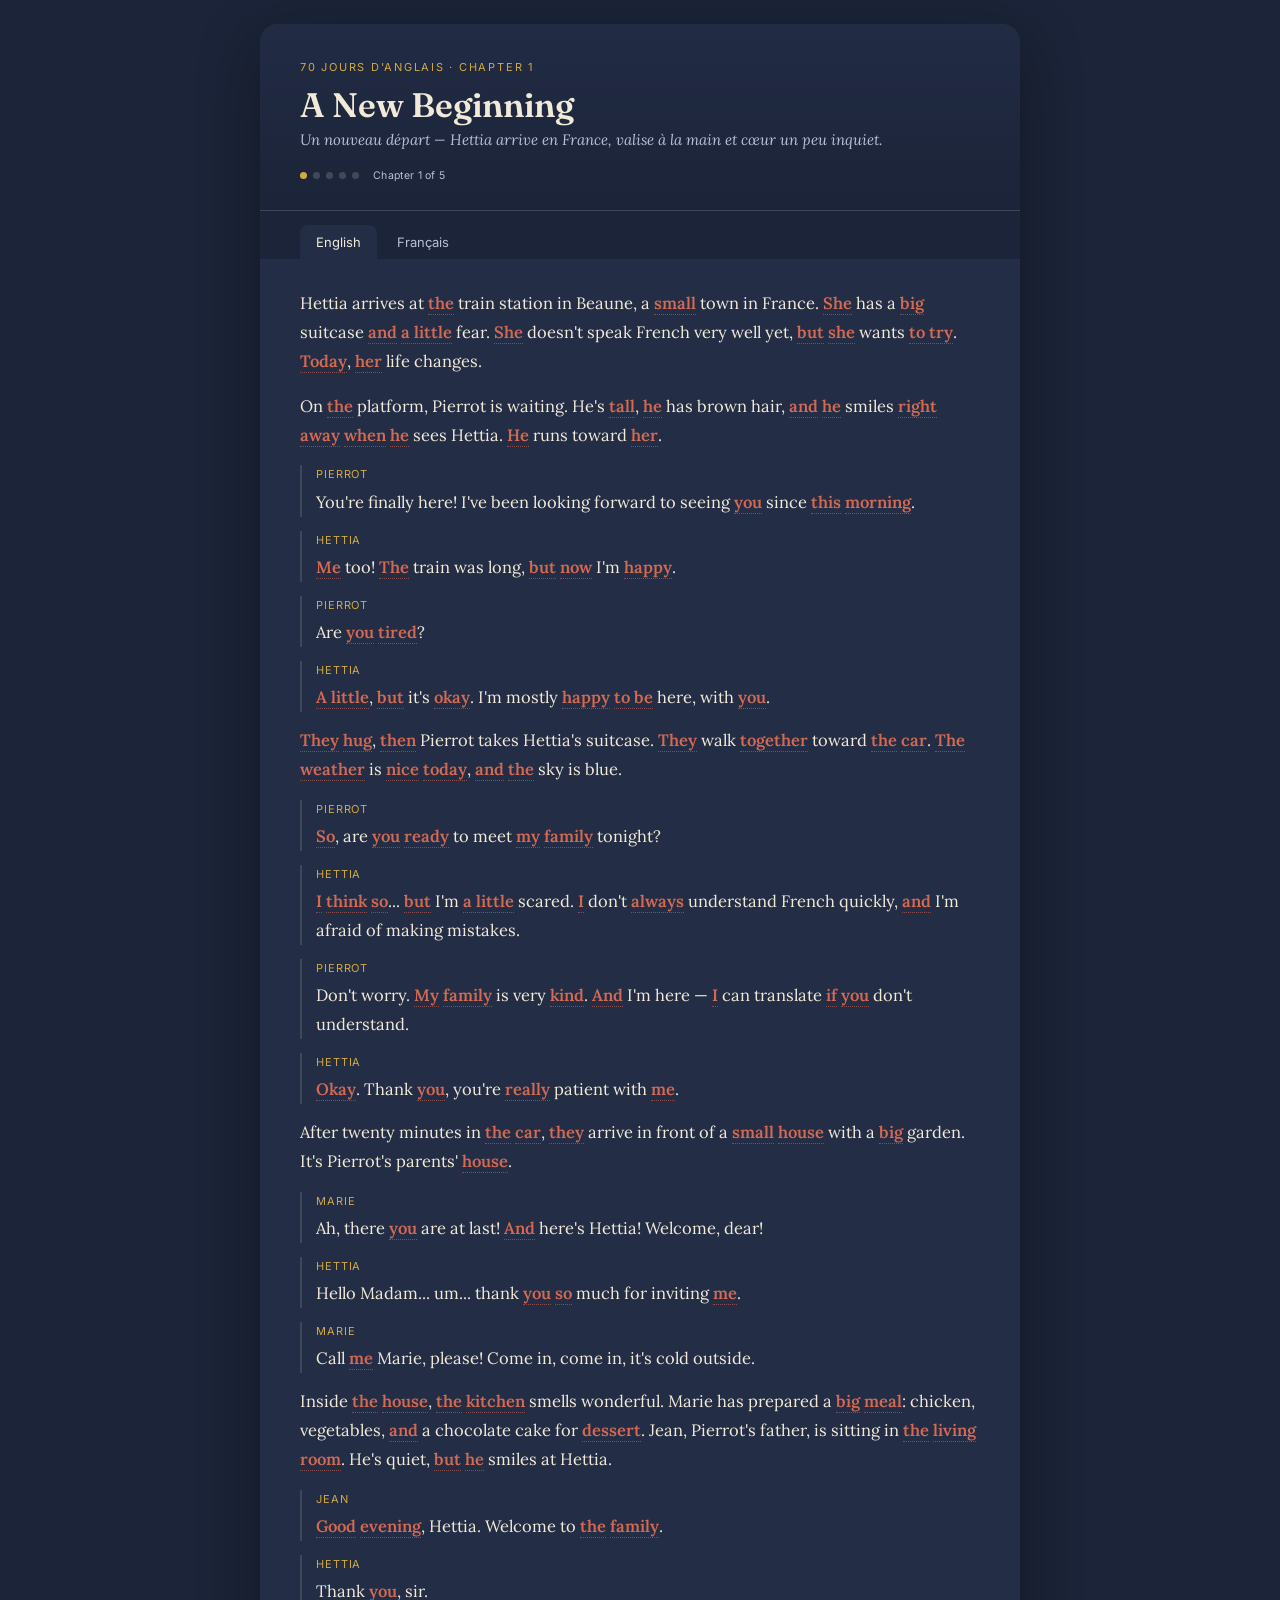
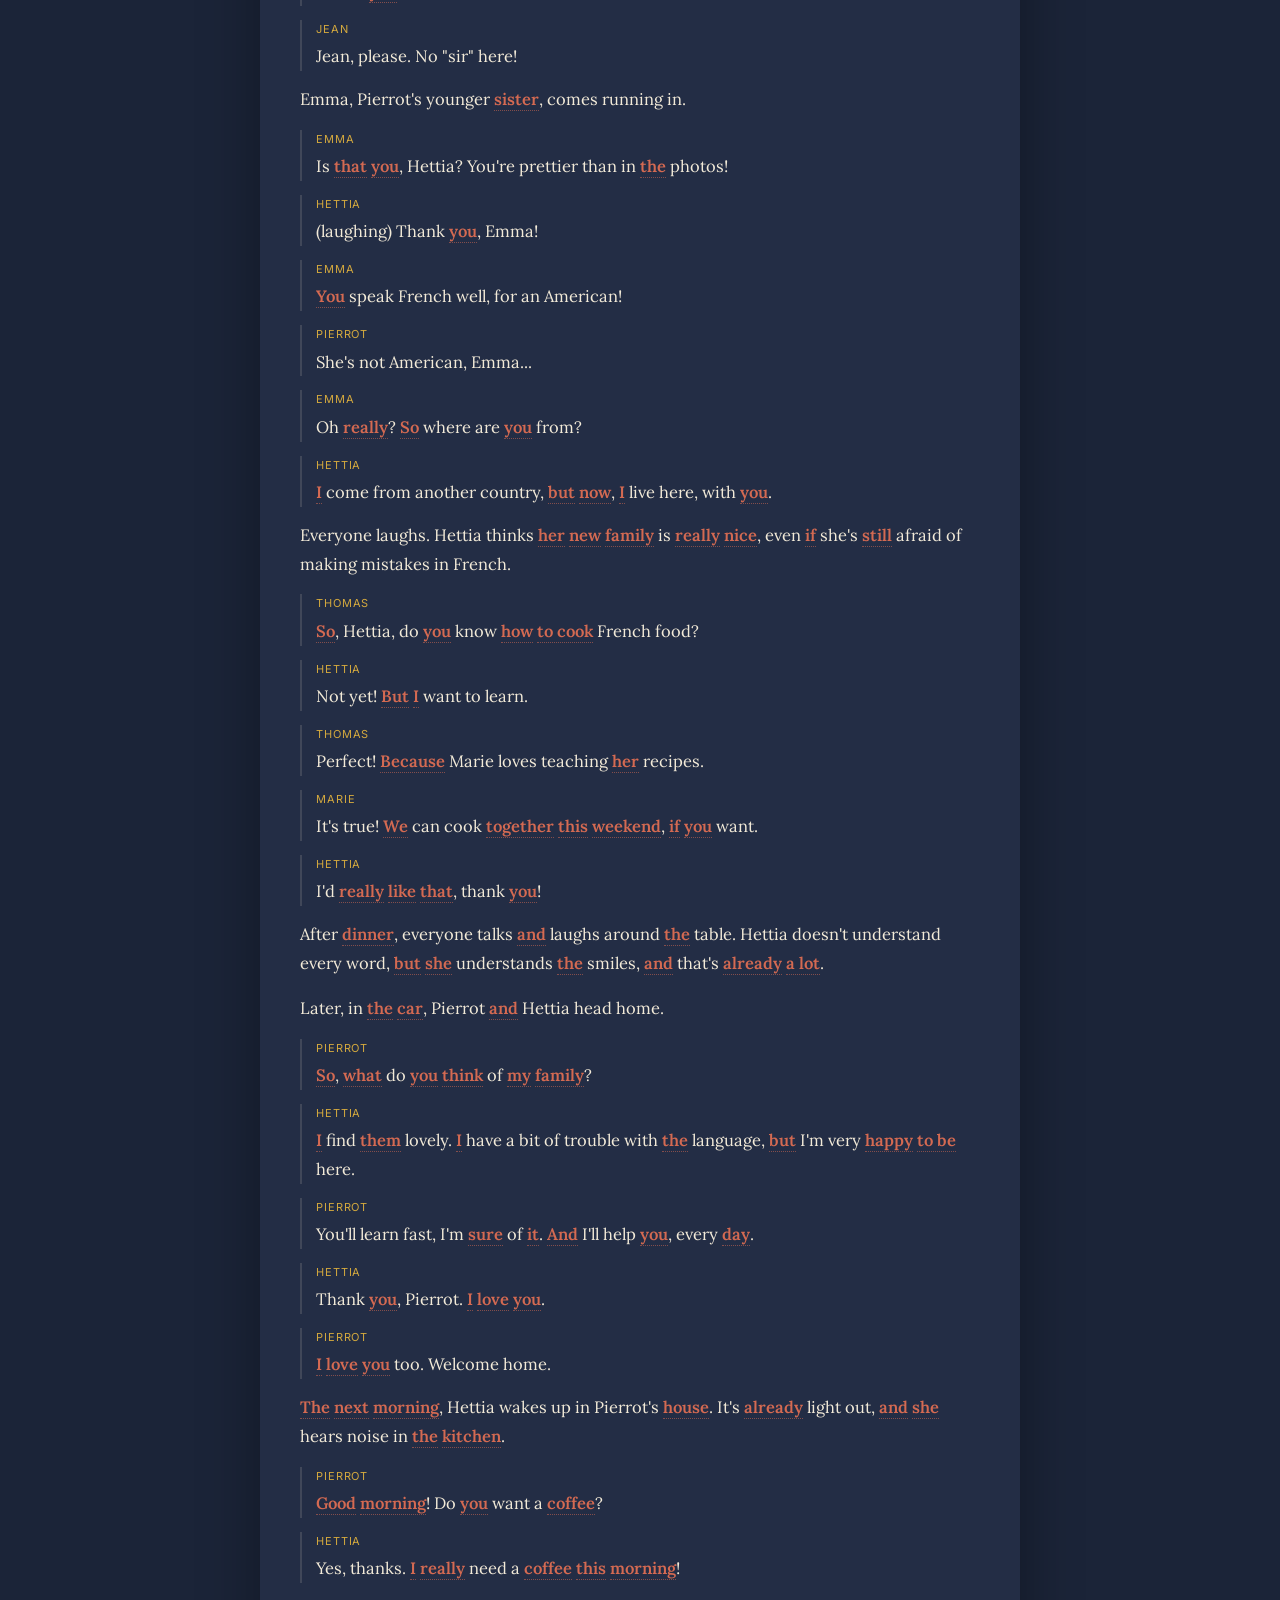
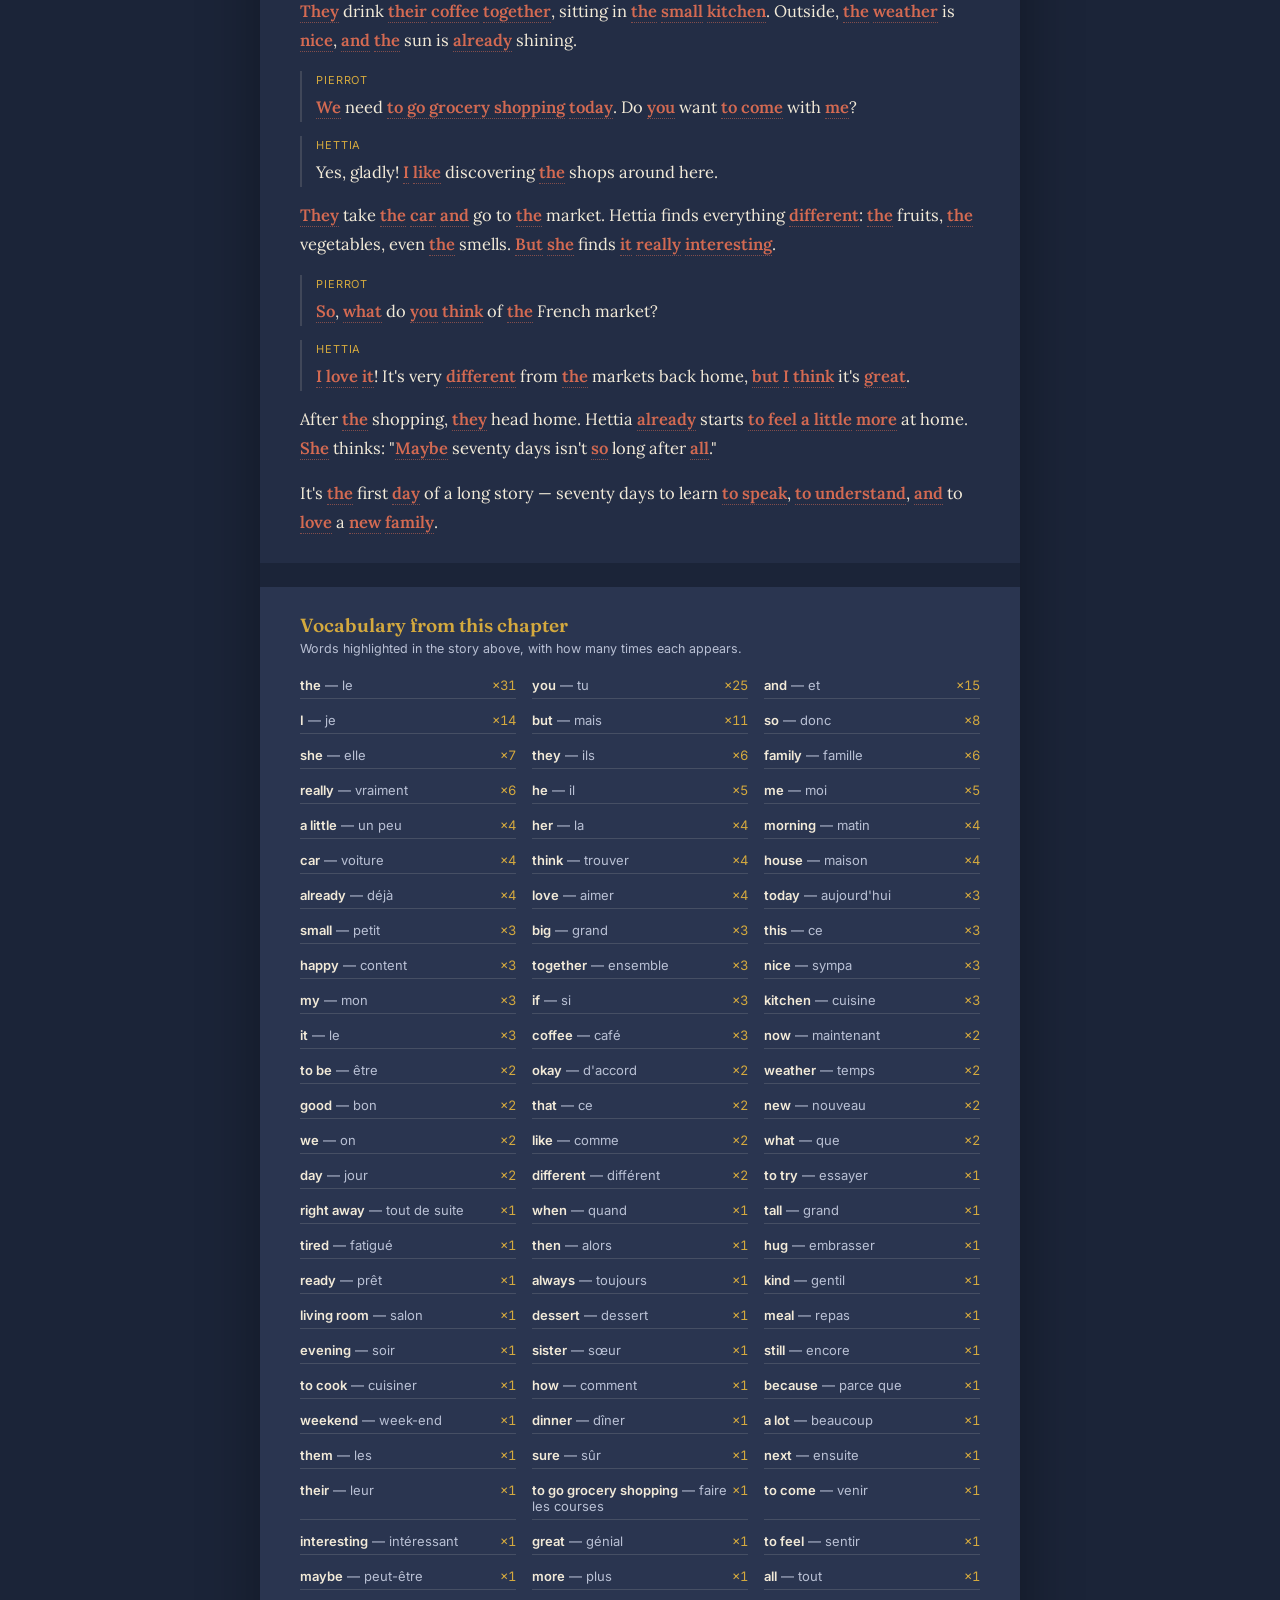
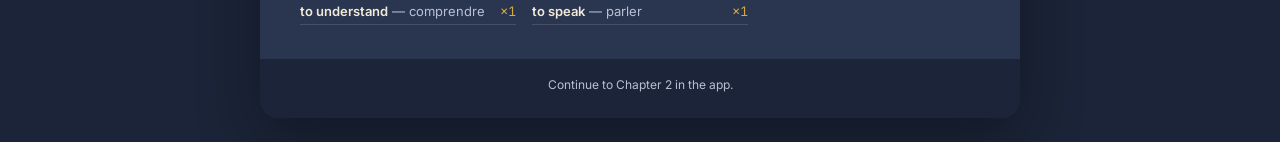
==== chapter-1.html @ 1f3ef62d "stories" ====
<!DOCTYPE html>
<html lang="en">
<head>
<meta charset="UTF-8">
<meta name="viewport" content="width=device-width, initial-scale=1.0">
<title>Chapter 1 — A New Beginning | 70 jours d'anglais</title>
<style>
  body { margin: 0; padding: 24px 16px; background: #1B2438; }
  .sjf-root {
    --bg: #1B2438;
    --panel: #232D45;
    --panel-2: #2A3550;
    --ink: #F2EAD8;
    --ink-dim: #B9C0D4;
    --gold: #D4A93E;
    --wine: #D46A52;
    --line: rgba(242,234,216,0.14);
    font-family: 'Lora', Georgia, serif;
    background: var(--bg);
    color: var(--ink);
    border-radius: 18px;
    padding: 0;
    max-width: 760px;
    margin: 0 auto;
    overflow: hidden;
    box-shadow: 0 20px 60px rgba(0,0,0,0.35);
  }
  .sjf-root * { box-sizing: border-box; }
  .sjf-head {
    padding: 36px 40px 28px;
    background: linear-gradient(180deg, #212B44 0%, #1B2438 100%);
    border-bottom: 1px solid var(--line);
    position: relative;
  }
  .sjf-eyebrow {
    font-family: 'Inter', sans-serif;
    font-size: 11px;
    letter-spacing: 0.16em;
    text-transform: uppercase;
    color: var(--gold);
    margin: 0 0 10px;
  }
  .sjf-title {
    font-family: 'Fraunces', Georgia, serif;
    font-size: 34px;
    font-weight: 600;
    margin: 0 0 4px;
    color: var(--ink);
  }
  .sjf-sub {
    font-style: italic;
    color: var(--ink-dim);
    margin: 0 0 20px;
    font-size: 15px;
  }
  .sjf-dots { display: flex; gap: 6px; align-items: center; }
  .sjf-dot {
    width: 7px; height: 7px; border-radius: 50%;
    background: rgba(242,234,216,0.18);
  }
  .sjf-dot.done { background: var(--gold); }
  .sjf-dots-label {
    font-family: 'Inter', sans-serif;
    font-size: 10.5px;
    color: var(--ink-dim);
    margin-left: 8px;
    letter-spacing: 0.03em;
  }
  .sjf-back {
    position: absolute; top: 34px; right: 40px;
    font-family: 'Inter', sans-serif;
    font-size: 12px;
    color: var(--ink-dim);
    text-decoration: none;
    border: 1px solid var(--line);
    border-radius: 999px;
    padding: 6px 12px;
  }
  .sjf-back:hover { color: var(--ink); border-color: var(--gold); }
  .sjf-tabs {
    display: flex; gap: 4px;
    padding: 14px 40px 0;
    background: var(--bg);
  }
  .sjf-tab {
    font-family: 'Inter', sans-serif;
    font-size: 13px;
    padding: 9px 16px;
    border-radius: 8px 8px 0 0;
    cursor: pointer;
    color: var(--ink-dim);
    background: transparent;
    border: none;
    transition: color 0.15s ease;
  }
  .sjf-tab.active {
    color: var(--ink);
    background: var(--panel);
  }
  .sjf-body { background: var(--panel); padding: 30px 40px 10px; }
  .sjf-pane { display: none; }
  .sjf-pane.active { display: block; }
  .sjf-p { margin: 0 0 16px; line-height: 1.75; font-size: 16.5px; color: var(--ink); }
  .sjf-d { margin: 0 0 14px; line-height: 1.75; font-size: 16.5px; padding-left: 14px; border-left: 2px solid var(--line); }
  .sjf-speaker {
    font-family: 'Inter', sans-serif;
    font-size: 11px;
    letter-spacing: 0.08em;
    text-transform: uppercase;
    color: var(--gold);
    display: block;
    margin-bottom: 3px;
  }
  .voc {
    color: var(--wine);
    font-weight: 600;
    border-bottom: 1px dotted rgba(212,106,82,0.55);
    cursor: help;
  }
  .sjf-recap {
    background: var(--panel-2);
    margin: 24px 0 0;
    padding: 26px 40px 34px;
  }
  .sjf-recap h3 {
    font-family: 'Fraunces', Georgia, serif;
    font-size: 19px;
    color: var(--gold);
    margin: 0 0 4px;
    font-weight: 600;
  }
  .sjf-recap p.hint {
    font-family: 'Inter', sans-serif;
    font-size: 12.5px;
    color: var(--ink-dim);
    margin: 0 0 16px;
  }
  .sjf-grid {
    display: grid;
    grid-template-columns: repeat(auto-fill, minmax(190px, 1fr));
    gap: 8px 16px;
  }
  .sjf-word {
    font-family: 'Inter', sans-serif;
    font-size: 13px;
    display: flex;
    justify-content: space-between;
    padding: 5px 0;
    border-bottom: 1px solid var(--line);
    color: var(--ink-dim);
  }
  .sjf-word b { color: var(--ink); font-weight: 600; }
  .sjf-word span.count {
    color: var(--gold);
    font-variant-numeric: tabular-nums;
  }
  .sjf-note {
    font-family: 'Inter', sans-serif;
    font-size: 12px;
    color: var(--ink-dim);
    text-align: center;
    padding: 18px 40px 26px;
    background: var(--bg);
  }
</style>
</head>
<body>
<div class="sjf-root">
  <div class="sjf-head">
    <p class="sjf-eyebrow">70 jours d'anglais &middot; Chapter 1</p>
    <h1 class="sjf-title">A New Beginning</h1>
    <p class="sjf-sub">Un nouveau départ — Hettia arrive en France, valise à la main et cœur un peu inquiet.</p>
    <div class="sjf-dots" id="sjf-dots"></div>
  </div>

  <div class="sjf-tabs">
    <button class="sjf-tab active" onclick="sjfShowTab('en')">English</button>
    <button class="sjf-tab" onclick="sjfShowTab('fr')">Français</button>
  </div>

  <div class="sjf-body">
    <div class="sjf-pane active" id="sjf-en"></div>
    <div class="sjf-pane" id="sjf-fr"></div>
  </div>

  <div class="sjf-recap">
    <h3>Vocabulary from this chapter</h3>
    <p class="hint">Words highlighted in the story above, with how many times each appears.</p>
    <div class="sjf-grid" id="sjf-recap-grid"></div>
  </div>

  <div class="sjf-note">Continue to Chapter 2 in the app.</div>
</div>

<link rel="preconnect" href="https://fonts.googleapis.com">
<link href="https://fonts.googleapis.com/css2?family=Fraunces:wght@500;600&family=Lora:ital,wght@0,400;0,500;1,400&family=Inter:wght@400;500;600&display=swap" rel="stylesheet">

<script>
(function(){
  const vocab = 
[
    ["to be","être"],
    ["to have","avoir"],
    ["to do","faire"],
    ["make","faire"],
    ["to go","aller"],
    ["to be able to","pouvoir"],
    ["to want","vouloir"],
    ["to have to","devoir"],
    ["to know","savoir"],
    ["to see","voir"],
    ["to take","prendre"],
    ["to put","mettre"],
    ["to say","dire"],
    ["to come","venir"],
    ["to be necessary","falloir"],
    ["to like","aimer"],
    ["love","aimer"],
    ["to speak","parler"],
    ["to think","penser"],
    ["to believe","croire"],
    ["to find","trouver"],
    ["think","trouver"],
    ["to give","donner"],
    ["to ask","demander"],
    ["to stay","rester"],
    ["to pass","passer"],
    ["spend time","passer"],
    ["to arrive","arriver"],
    ["to go out","sortir"],
    ["to leave","partir"],
    ["to understand","comprendre"],
    ["to know","connaître"],
    ["to feel","sentir"],
    ["smell","sentir"],
    ["to eat","manger"],
    ["to drink","boire"],
    ["to sleep","dormir"],
    ["to work","travailler"],
    ["to live","habiter"],
    ["to listen","écouter"],
    ["to watch","regarder"],
    ["look","regarder"],
    ["to wait","attendre"],
    ["to try","essayer"],
    ["to forget","oublier"],
    ["to explain","expliquer"],
    ["I","je"],
    ["you","tu"],
    ["he","il"],
    ["she","elle"],
    ["we","on"],
    ["one","on"],
    ["we","nous"],
    ["you","vous"],
    ["they","ils"],
    ["they","elles"],
    ["me","moi"],
    ["you","toi"],
    ["him","lui"],
    ["the","le"],
    ["him","le"],
    ["it","le"],
    ["the","la"],
    ["her","la"],
    ["it","la"],
    ["the","les"],
    ["them","les"],
    ["my","mon"],
    ["my","ma"],
    ["my","mes"],
    ["your","ton"],
    ["your","ta"],
    ["your","tes"],
    ["his","son"],
    ["her","son"],
    ["his","sa"],
    ["her","sa"],
    ["his","ses"],
    ["her","ses"],
    ["our","notre"],
    ["your","votre"],
    ["their","leur"],
    ["this","ce"],
    ["that","ce"],
    ["this","cette"],
    ["that","cette"],
    ["these","ces"],
    ["who","qui"],
    ["that","que"],
    ["what","que"],
    ["what","quoi"],
    ["and","et"],
    ["or","ou"],
    ["but","mais"],
    ["so","donc"],
    ["because","parce que"],
    ["so","alors"],
    ["then","alors"],
    ["also","aussi"],
    ["then","puis"],
    ["next","ensuite"],
    ["like","comme"],
    ["as","comme"],
    ["if","si"],
    ["when","quand"],
    ["why","pourquoi"],
    ["how","comment"],
    ["how much","combien"],
    ["which one","lequel"],
    ["today","aujourd'hui"],
    ["yesterday","hier"],
    ["tomorrow","demain"],
    ["now","maintenant"],
    ["soon","bientôt"],
    ["always","toujours"],
    ["never","jamais"],
    ["often","souvent"],
    ["sometimes","parfois"],
    ["already","déjà"],
    ["still","encore"],
    ["again","encore"],
    ["right away","tout de suite"],
    ["a lot","beaucoup"],
    ["a little","un peu"],
    ["enough","assez"],
    ["too much","trop"],
    ["little","peu"],
    ["more","plus"],
    ["less","moins"],
    ["all","tout"],
    ["all","tous"],
    ["all","toute"],
    ["all","toutes"],
    ["nothing","rien"],
    ["family","famille"],
    ["mom","maman"],
    ["dad","papa"],
    ["brother","frère"],
    ["sister","sœur"],
    ["son","fils"],
    ["daughter","fille"],
    ["husband","mari"],
    ["wife","femme"],
    ["boyfriend","copain"],
    ["girlfriend","copine"],
    ["father-in-law","beau-père"],
    ["mother-in-law","belle-mère"],
    ["brother-in-law","beau-frère"],
    ["sister-in-law","belle-sœur"],
    ["grandparents","grands-parents"],
    ["grandfather","grand-père"],
    ["grandmother","grand-mère"],
    ["child","enfant"],
    ["baby","bébé"],
    ["uncle","oncle"],
    ["aunt","tante"],
    ["cousin","cousin"],
    ["cousin","cousine"],
    ["love","amour"],
    ["heart","cœur"],
    ["together","ensemble"],
    ["I miss you","tu me manques"],
    ["to kiss","embrasser"],
    ["hug","embrasser"],
    ["hug","câlin"],
    ["cuddle","câlin"],
    ["to support","soutenir"],
    ["to share","partager"],
    ["trust","confiance"],
    ["argument","dispute"],
    ["to make up","se réconcilier"],
    ["happy","content"],
    ["glad","content"],
    ["happy","contente"],
    ["glad","contente"],
    ["happy","heureux"],
    ["happy","heureuse"],
    ["sad","triste"],
    ["angry","fâché"],
    ["angry","fâchée"],
    ["worried","inquiet"],
    ["worried","inquiète"],
    ["tired","fatigué"],
    ["tired","fatiguée"],
    ["stressed","stressé"],
    ["stressed","stressée"],
    ["surprised","surpris"],
    ["surprised","surprise"],
    ["proud","fier"],
    ["proud","fière"],
    ["embarrassed","gêné"],
    ["embarrassed","gênée"],
    ["to think that","penser que"],
    ["to believe that","croire que"],
    ["to find that","trouver que"],
    ["to feel like","avoir envie de"],
    ["to need","avoir besoin de"],
    ["to be afraid of","avoir peur de"],
    ["to look forward to","avoir hâte de"],
    ["to hope","espérer"],
    ["sorry","désolé"],
    ["sorry","désolée"],
    ["to apologize","s'excuser"],
    ["agreed","d'accord"],
    ["okay","d'accord"],
    ["disagree","pas d'accord"],
    ["sure","sûr"],
    ["sure","sûre"],
    ["maybe","peut-être"],
    ["really","vraiment"],
    ["honestly","franchement"],
    ["honestly","honnêtement"],
    ["house","maison"],
    ["apartment","appartement"],
    ["bedroom","chambre"],
    ["kitchen","cuisine"],
    ["living room","salon"],
    ["work","travail"],
    ["car","voiture"],
    ["phone","téléphone"],
    ["money","argent"],
    ["time","temps"],
    ["weather","temps"],
    ["day","jour"],
    ["week","semaine"],
    ["weekend","week-end"],
    ["morning","matin"],
    ["evening","soir"],
    ["night","nuit"],
    ["meal","repas"],
    ["dinner","dîner"],
    ["lunch","déjeuner"],
    ["groceries","courses"],
    ["to go grocery shopping","faire les courses"],
    ["to tidy","ranger"],
    ["to clean","nettoyer"],
    ["to come home","rentrer"],
    ["trip","voyage"],
    ["vacation","vacances"],
    ["appointment","rendez-vous"],
    ["date","rendez-vous"],
    ["project","projet"],
    ["plan","projet"],
    ["problem","problème"],
    ["solution","solution"],
    ["coffee","café"],
    ["water","eau"],
    ["restaurant","restaurant"],
    ["to invite","inviter"],
    ["party","fête"],
    ["birthday","anniversaire"],
    ["gift","cadeau"],
    ["to grab a drink","boire un verre"],
    ["to cook","cuisiner"],
    ["recipe","recette"],
    ["dish","plat"],
    ["dessert","dessert"],
    ["cheers","santé"],
    ["enjoy your meal","bon appétit"],
    ["to toast","trinquer"],
    ["to share a meal","partager un repas"],
    ["good","bon"],
    ["good","bonne"],
    ["bad","mauvais"],
    ["bad","mauvaise"],
    ["big","grand"],
    ["tall","grand"],
    ["big","grande"],
    ["tall","grande"],
    ["small","petit"],
    ["small","petite"],
    ["beautiful","beau"],
    ["beautiful","belle"],
    ["kind","gentil"],
    ["kind","gentille"],
    ["funny","drôle"],
    ["nice","sympa"],
    ["hard","difficile"],
    ["easy","facile"],
    ["important","important"],
    ["important","importante"],
    ["different","différent"],
    ["different","différente"],
    ["same","pareil"],
    ["same","pareille"],
    ["new","nouveau"],
    ["new","nouvelle"],
    ["old","vieux"],
    ["old","vieille"],
    ["young","jeune"],
    ["interesting","intéressant"],
    ["interesting","intéressante"],
    ["boring","ennuyeux"],
    ["boring","ennuyeuse"],
    ["busy","occupé"],
    ["busy","occupée"],
    ["free","libre"],
    ["ready","prêt"],
    ["ready","prête"],
    ["normal","normal"],
    ["normal","normale"],
    ["weird","bizarre"],
    ["great","génial"],
    ["great","géniale"]
  ].sort((a,b) => b[0].length - a[0].length);

  const counts = {};

  function highlight(text) {
    const placeholders = [];
    let result = text;
    for (const [term, frHint] of vocab) {
      const escaped = term.replace(/[.*+?^${}()|[\]\\]/g, '\\$&');
      const re = new RegExp("(?<![A-Za-zÀ-ÖØ-öø-ÿ'\u2019-])(" + escaped + ")(?![A-Za-zÀ-ÖØ-öø-ÿ'\u2019-])", "gi");
      result = result.replace(re, (m) => {
        counts[term] = counts[term] || {fr: frHint, n: 0};
        counts[term].n++;
        const idx = placeholders.length;
        placeholders.push('<span class="voc" title="' + frHint + '">' + m + '</span>');
        return "\u0000" + idx + "\u0000";
      });
    }
    return result.replace(/\u0000(\d+)\u0000/g, (_, i) => placeholders[i]);
  }

  const story = 
[
    {t:'p', en:"Hettia arrives at the train station in Beaune, a small town in France. She has a big suitcase and a little fear. She doesn't speak French very well yet, but she wants to try. Today, her life changes.", fr:"Hettia arrive à la gare de Beaune, une petite ville en France. Elle a une grande valise et un peu peur. Elle ne parle pas encore très bien français, mais elle veut essayer. Aujourd'hui, sa vie change."},
    {t:'p', en:"On the platform, Pierrot is waiting. He's tall, he has brown hair, and he smiles right away when he sees Hettia. He runs toward her.", fr:"Sur le quai, Pierrot attend. Il est grand, il a les cheveux bruns, et il sourit tout de suite quand il voit Hettia. Il court vers elle."},
    {t:'d', s:"Pierrot", en:"You're finally here! I've been looking forward to seeing you since this morning.", fr:"Tu es enfin là ! J'ai hâte de te voir depuis ce matin."},
    {t:'d', s:"Hettia", en:"Me too! The train was long, but now I'm happy.", fr:"Moi aussi ! Le train était long, mais maintenant je suis contente."},
    {t:'d', s:"Pierrot", en:"Are you tired?", fr:"Tu es fatiguée ?"},
    {t:'d', s:"Hettia", en:"A little, but it's okay. I'm mostly happy to be here, with you.", fr:"Un peu, mais ça va. Je suis surtout heureuse d'être ici, avec toi."},
    {t:'p', en:"They hug, then Pierrot takes Hettia's suitcase. They walk together toward the car. The weather is nice today, and the sky is blue.", fr:"Ils s'embrassent, puis Pierrot prend la valise d'Hettia. Ils marchent ensemble vers la voiture. Il fait beau aujourd'hui, et le ciel est bleu."},
    {t:'d', s:"Pierrot", en:"So, are you ready to meet my family tonight?", fr:"Alors, tu es prête pour rencontrer ma famille ce soir ?"},
    {t:'d', s:"Hettia", en:"I think so... but I'm a little scared. I don't always understand French quickly, and I'm afraid of making mistakes.", fr:"Je crois que oui... mais j'ai un peu peur. Je ne comprends pas toujours vite le français, et j'ai peur de faire des erreurs."},
    {t:'d', s:"Pierrot", en:"Don't worry. My family is very kind. And I'm here — I can translate if you don't understand.", fr:"Ne t'inquiète pas. Ma famille est très gentille. Et moi, je suis là : je peux traduire si tu ne comprends pas."},
    {t:'d', s:"Hettia", en:"Okay. Thank you, you're really patient with me.", fr:"D'accord. Merci, tu es vraiment patient avec moi."},
    {t:'p', en:"After twenty minutes in the car, they arrive in front of a small house with a big garden. It's Pierrot's parents' house.", fr:"Après vingt minutes de voiture, ils arrivent devant une petite maison avec un grand jardin. C'est la maison des parents de Pierrot."},
    {t:'d', s:"Marie", en:"Ah, there you are at last! And here's Hettia! Welcome, dear!", fr:"Ah, te voilà enfin ! Et voici Hettia ! Bienvenue, ma chérie !"},
    {t:'d', s:"Hettia", en:"Hello Madam... um... thank you so much for inviting me.", fr:"Bonjour Madame... euh... merci beaucoup de m'inviter."},
    {t:'d', s:"Marie", en:"Call me Marie, please! Come in, come in, it's cold outside.", fr:"Appelle-moi Marie, s'il te plaît ! Entre, entre, il fait froid dehors."},
    {t:'p', en:"Inside the house, the kitchen smells wonderful. Marie has prepared a big meal: chicken, vegetables, and a chocolate cake for dessert. Jean, Pierrot's father, is sitting in the living room. He's quiet, but he smiles at Hettia.", fr:"Dans la maison, ça sent bon la cuisine. Marie a préparé un grand repas : du poulet, des légumes, et un gâteau au chocolat pour le dessert. Jean, le père de Pierrot, est assis dans le salon. Il est calme, mais il sourit à Hettia."},
    {t:'d', s:"Jean", en:"Good evening, Hettia. Welcome to the family.", fr:"Bonsoir, Hettia. Bienvenue dans la famille."},
    {t:'d', s:"Hettia", en:"Thank you, sir.", fr:"Merci, Monsieur."},
    {t:'d', s:"Jean", en:"Jean, please. No \"sir\" here!", fr:"Jean, s'il te plaît. Pas de « Monsieur » ici !"},
    {t:'p', en:"Emma, Pierrot's younger sister, comes running in.", fr:"Emma, la petite sœur de Pierrot, arrive en courant."},
    {t:'d', s:"Emma", en:"Is that you, Hettia? You're prettier than in the photos!", fr:"C'est toi, Hettia ? Tu es plus jolie que sur les photos !"},
    {t:'d', s:"Hettia", en:"(laughing) Thank you, Emma!", fr:"(riant) Merci, Emma !"},
    {t:'d', s:"Emma", en:"You speak French well, for an American!", fr:"Tu parles bien français, pour une Américaine !"},
    {t:'d', s:"Pierrot", en:"She's not American, Emma...", fr:"Elle n'est pas américaine, Emma..."},
    {t:'d', s:"Emma", en:"Oh really? So where are you from?", fr:"Ah bon ? Alors tu viens d'où ?"},
    {t:'d', s:"Hettia", en:"I come from another country, but now, I live here, with you.", fr:"Je viens d'un autre pays, mais maintenant, j'habite ici, avec vous."},
    {t:'p', en:"Everyone laughs. Hettia thinks her new family is really nice, even if she's still afraid of making mistakes in French.", fr:"Tout le monde rit. Hettia pense que sa nouvelle famille est vraiment sympa, même si elle a encore peur de faire des erreurs en français."},
    {t:'d', s:"Thomas", en:"So, Hettia, do you know how to cook French food?", fr:"Alors, Hettia, tu sais faire la cuisine française ?"},
    {t:'d', s:"Hettia", en:"Not yet! But I want to learn.", fr:"Pas encore ! Mais je veux apprendre."},
    {t:'d', s:"Thomas", en:"Perfect! Because Marie loves teaching her recipes.", fr:"Parfait ! Parce que Marie adore enseigner ses recettes."},
    {t:'d', s:"Marie", en:"It's true! We can cook together this weekend, if you want.", fr:"C'est vrai ! On peut cuisiner ensemble ce week-end, si tu veux."},
    {t:'d', s:"Hettia", en:"I'd really like that, thank you!", fr:"J'aimerais beaucoup, merci !"},
    {t:'p', en:"After dinner, everyone talks and laughs around the table. Hettia doesn't understand every word, but she understands the smiles, and that's already a lot.", fr:"Après le dîner, tout le monde parle et rit autour de la table. Hettia ne comprend pas chaque mot, mais elle comprend les sourires, et ça, c'est déjà beaucoup."},
    {t:'p', en:"Later, in the car, Pierrot and Hettia head home.", fr:"Plus tard, dans la voiture, Pierrot et Hettia rentrent chez eux."},
    {t:'d', s:"Pierrot", en:"So, what do you think of my family?", fr:"Alors, qu'est-ce que tu penses de ma famille ?"},
    {t:'d', s:"Hettia", en:"I find them lovely. I have a bit of trouble with the language, but I'm very happy to be here.", fr:"Je les trouve adorables. J'ai un peu de mal avec la langue, mais je suis très heureuse d'être ici."},
    {t:'d', s:"Pierrot", en:"You'll learn fast, I'm sure of it. And I'll help you, every day.", fr:"Tu vas apprendre vite, j'en suis sûr. Et je vais t'aider, chaque jour."},
    {t:'d', s:"Hettia", en:"Thank you, Pierrot. I love you.", fr:"Merci, Pierrot. Je t'aime."},
    {t:'d', s:"Pierrot", en:"I love you too. Welcome home.", fr:"Moi aussi, je t'aime. Bienvenue chez toi."},
    {t:'p', en:"The next morning, Hettia wakes up in Pierrot's house. It's already light out, and she hears noise in the kitchen.", fr:"Le lendemain matin, Hettia se réveille dans la maison de Pierrot. Il fait déjà jour, et elle entend du bruit dans la cuisine."},
    {t:'d', s:"Pierrot", en:"Good morning! Do you want a coffee?", fr:"Bonjour ! Tu veux un café ?"},
    {t:'d', s:"Hettia", en:"Yes, thanks. I really need a coffee this morning!", fr:"Oui, merci. J'ai vraiment besoin d'un café ce matin !"},
    {t:'p', en:"They drink their coffee together, sitting in the small kitchen. Outside, the weather is nice, and the sun is already shining.", fr:"Ils boivent leur café ensemble, assis dans la petite cuisine. Dehors, il fait beau, et le soleil brille déjà."},
    {t:'d', s:"Pierrot", en:"We need to go grocery shopping today. Do you want to come with me?", fr:"On a besoin de faire les courses aujourd'hui. Tu veux venir avec moi ?"},
    {t:'d', s:"Hettia", en:"Yes, gladly! I like discovering the shops around here.", fr:"Oui, avec plaisir ! J'aime bien découvrir les magasins d'ici."},
    {t:'p', en:"They take the car and go to the market. Hettia finds everything different: the fruits, the vegetables, even the smells. But she finds it really interesting.", fr:"Ils prennent la voiture et vont au marché. Hettia trouve tout différent : les fruits, les légumes, même les odeurs. Mais elle trouve ça vraiment intéressant."},
    {t:'d', s:"Pierrot", en:"So, what do you think of the French market?", fr:"Alors, qu'est-ce que tu penses du marché français ?"},
    {t:'d', s:"Hettia", en:"I love it! It's very different from the markets back home, but I think it's great.", fr:"J'adore ! C'est très différent des marchés chez moi, mais je trouve ça génial."},
    {t:'p', en:"After the shopping, they head home. Hettia already starts to feel a little more at home. She thinks: \"Maybe seventy days isn't so long after all.\"", fr:"Après les courses, ils rentrent à la maison. Hettia commence déjà à se sentir un peu plus chez elle. Elle pense : « Peut-être que soixante-dix jours, ce n'est pas si long. »"},
    {t:'p', en:"It's the first day of a long story — seventy days to learn to speak, to understand, and to love a new family.", fr:"C'est le premier jour d'une longue histoire — soixante-dix jours pour apprendre à parler, à comprendre, et à aimer une nouvelle famille."}
  ]  ;

  const enEl = document.getElementById('sjf-en');
  const frEl = document.getElementById('sjf-fr');

  story.forEach(block => {
    if (block.t === 'p') {
      const pe = document.createElement('p');
      pe.className = 'sjf-p';
      pe.innerHTML = highlight(block.en);
      enEl.appendChild(pe);
      const pf = document.createElement('p');
      pf.className = 'sjf-p';
      pf.textContent = block.fr;
      frEl.appendChild(pf);
    } else {
      const de = document.createElement('p');
      de.className = 'sjf-d';
      de.innerHTML = '<span class="sjf-speaker">' + block.s + '</span>' + highlight(block.en);
      enEl.appendChild(de);
      const df = document.createElement('p');
      df.className = 'sjf-d';
      df.innerHTML = '<span class="sjf-speaker">' + block.s + '</span>' + block.fr;
      frEl.appendChild(df);
    }
  });

  const grid = document.getElementById('sjf-recap-grid');
  Object.entries(counts)
    .sort((a,b) => b[1].n - a[1].n)
    .forEach(([term, data]) => {
      const row = document.createElement('div');
      row.className = 'sjf-word';
      row.innerHTML = '<span><b>' + term + '</b> — ' + data.fr + '</span><span class="count">×' + data.n + '</span>';
      grid.appendChild(row);
    });

  const dots = document.getElementById('sjf-dots');
  for (let i = 1; i <= 5; i++) {
    const d = document.createElement('div');
    d.className = 'sjf-dot' + (i === 1 ? ' done' : '');
    dots.appendChild(d);
  }
  const label = document.createElement('span');
  label.className = 'sjf-dots-label';
  label.textContent = 'Chapter 1 of 5';
  dots.appendChild(label);

  window.sjfShowTab = function(tab) {
    document.querySelectorAll('.sjf-tab').forEach(b => b.classList.remove('active'));
    document.querySelectorAll('.sjf-pane').forEach(p => p.classList.remove('active'));
    event.target.classList.add('active');
    document.getElementById('sjf-' + tab).classList.add('active');
  };
})();
</script>
</body>
</html>
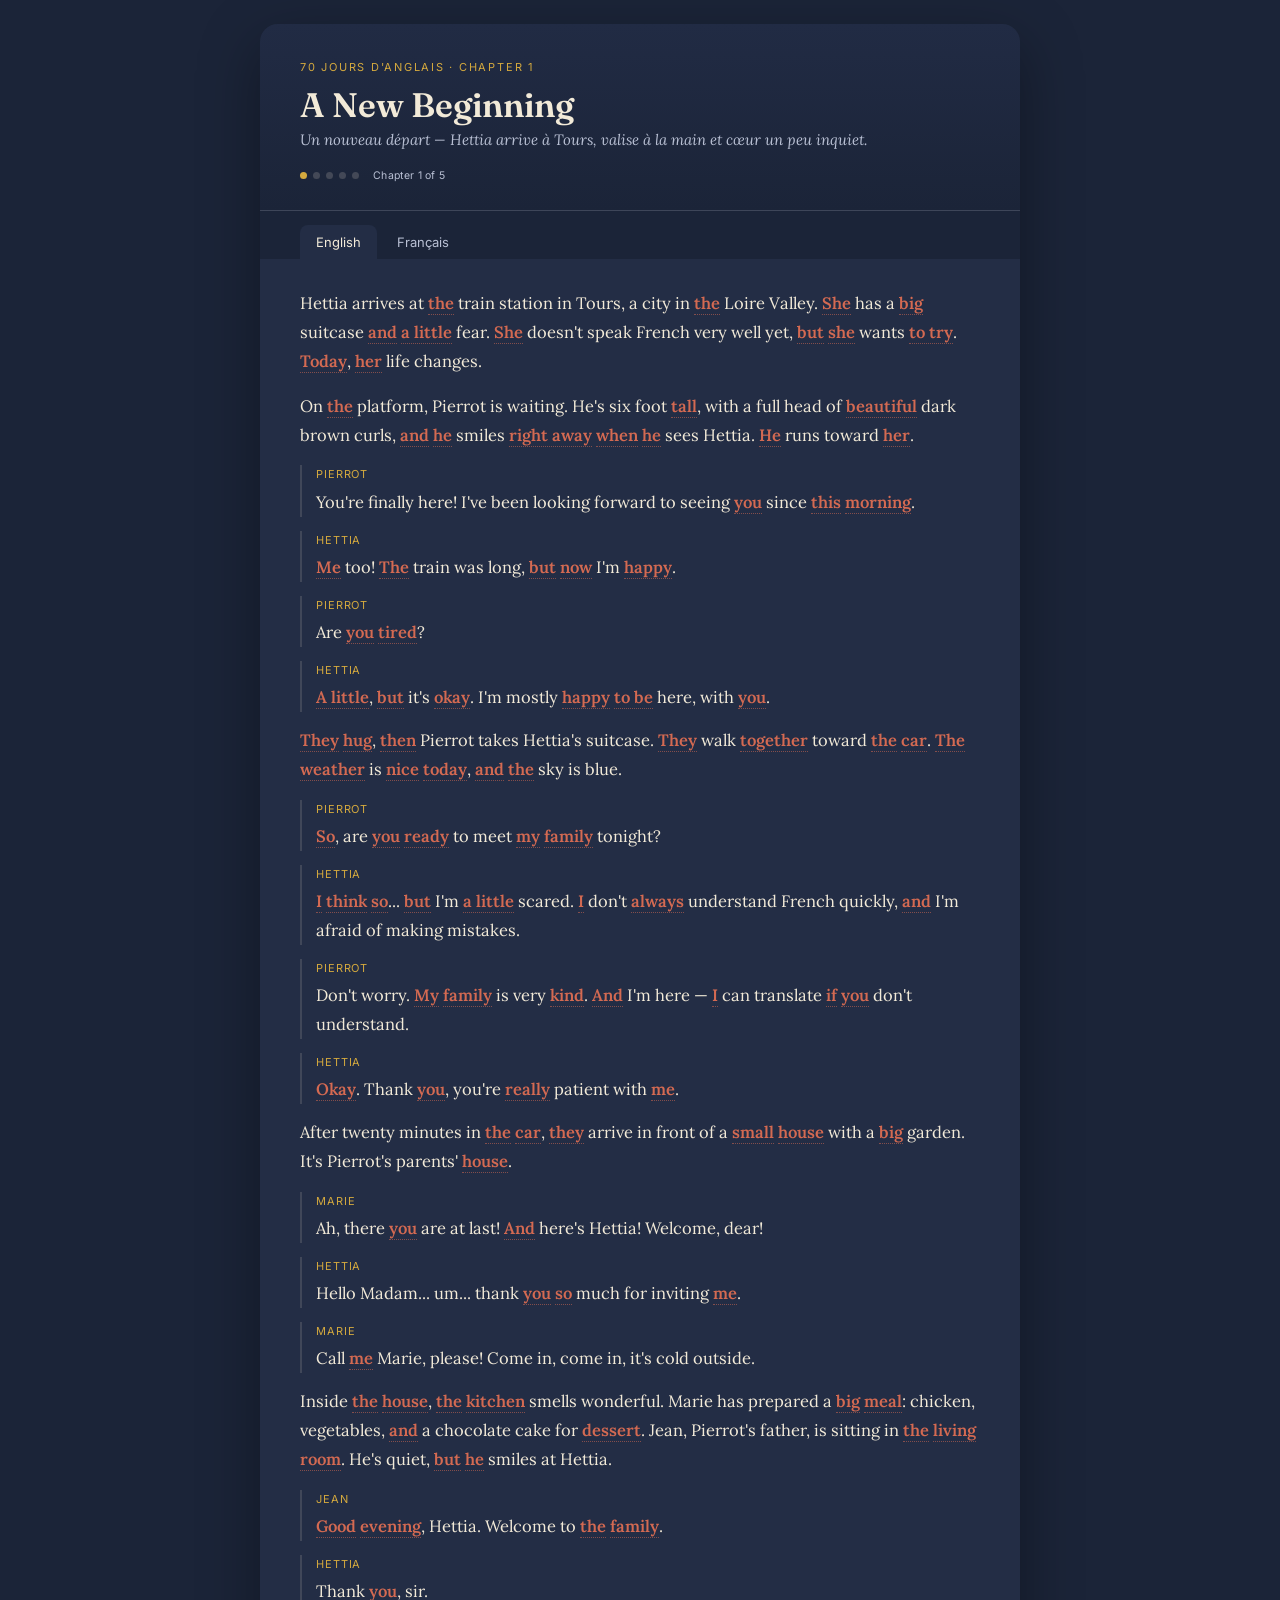
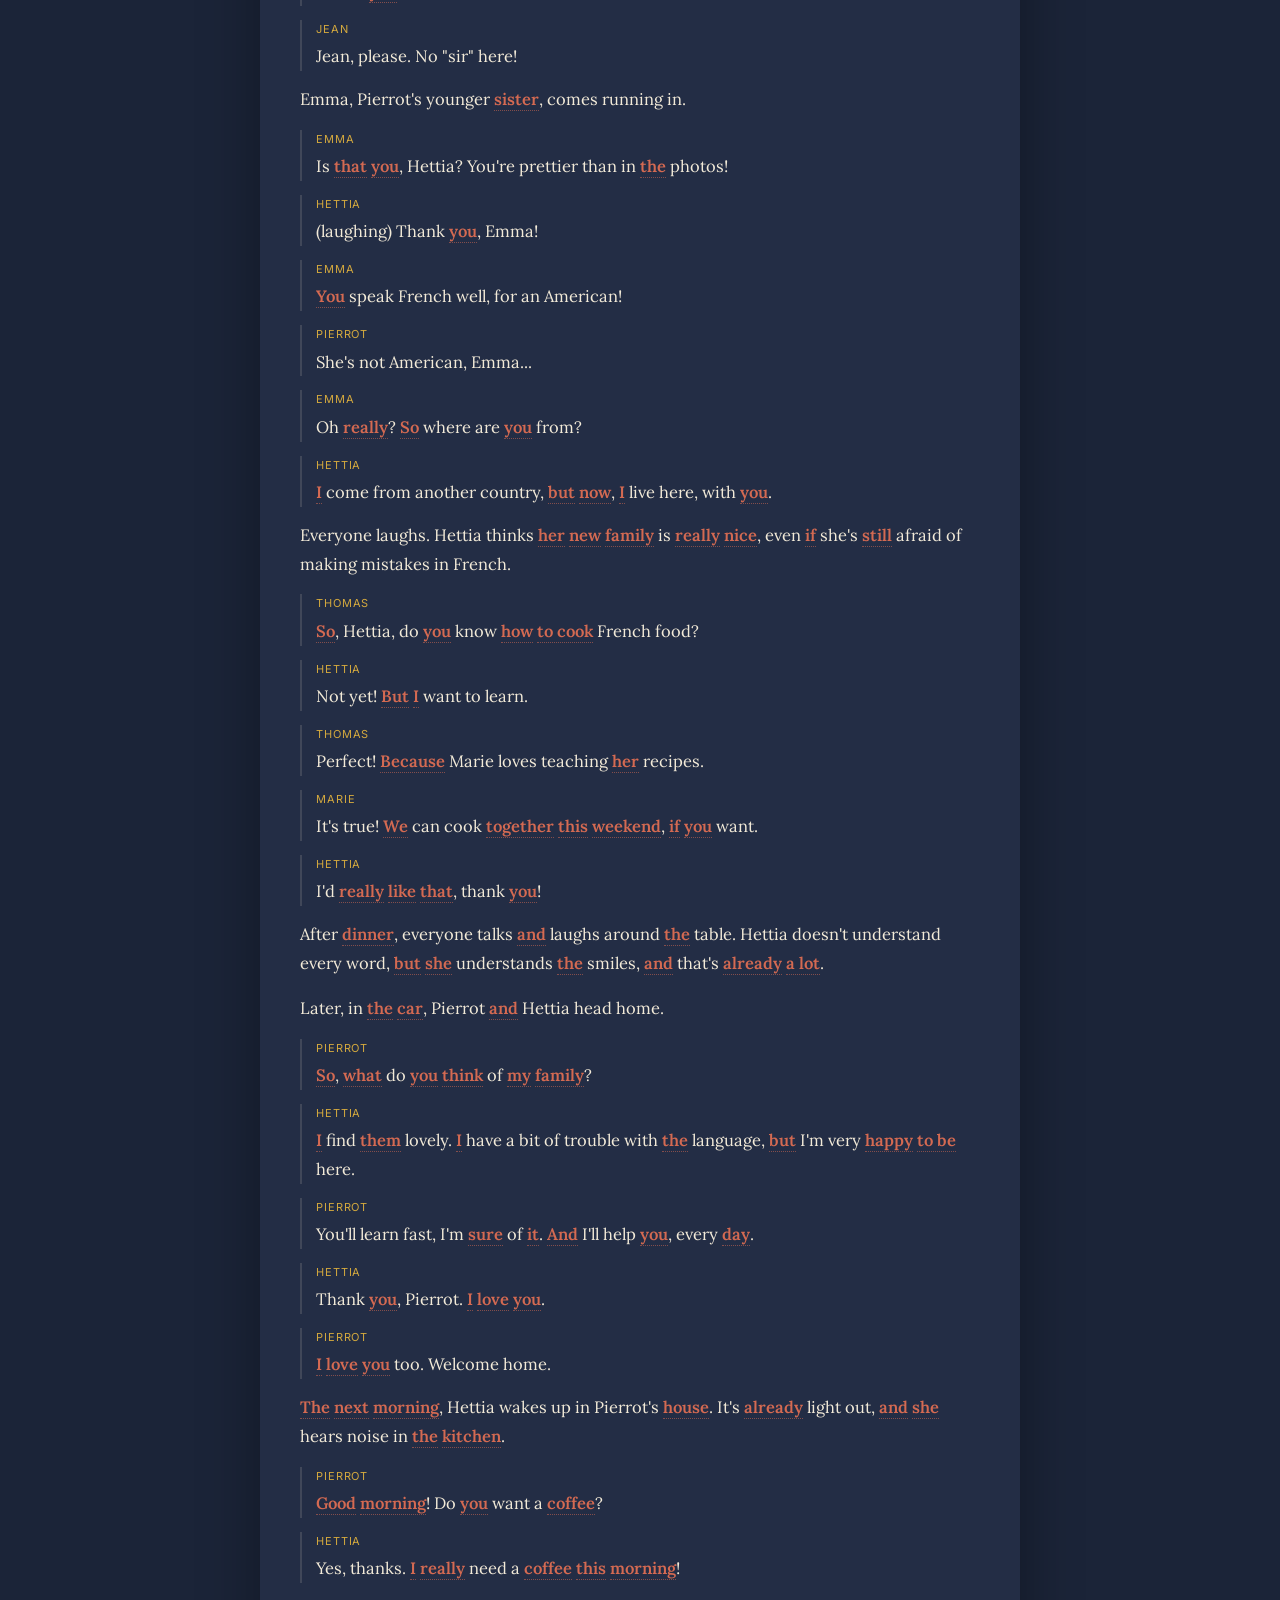
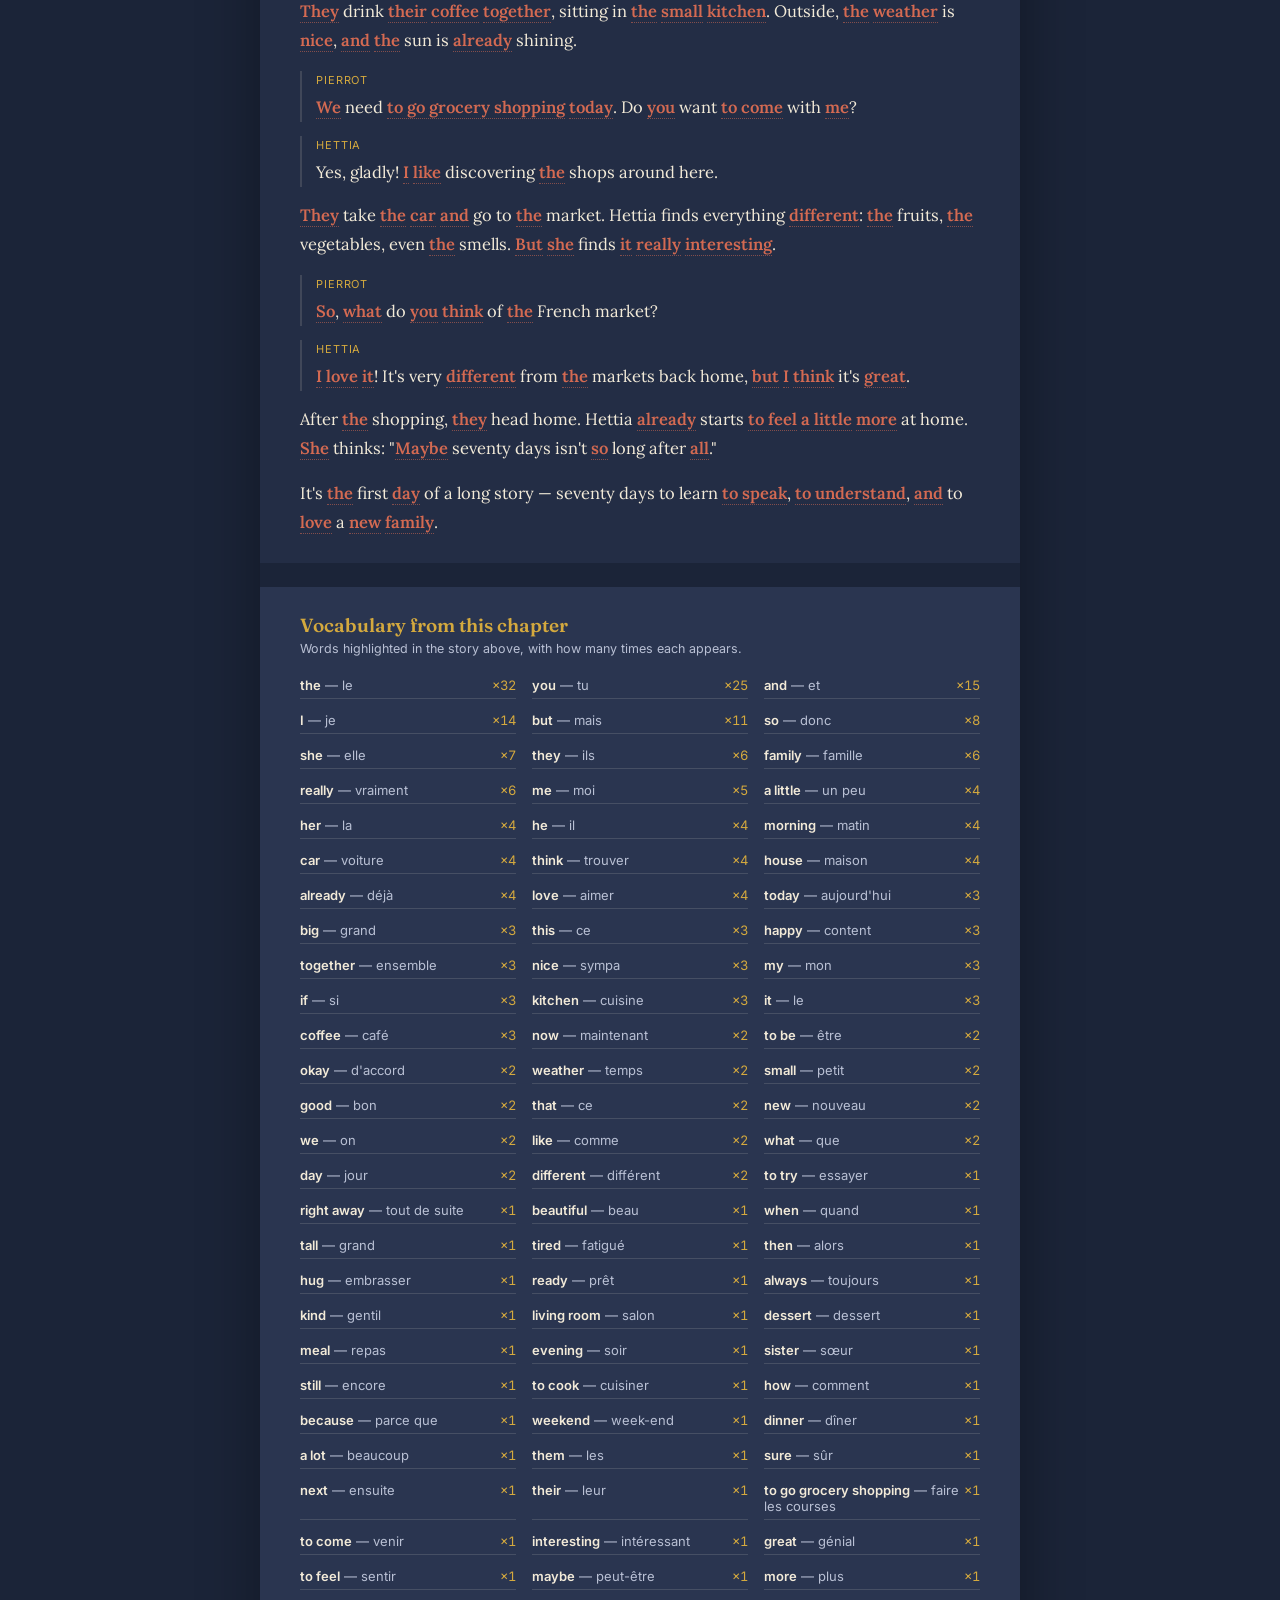
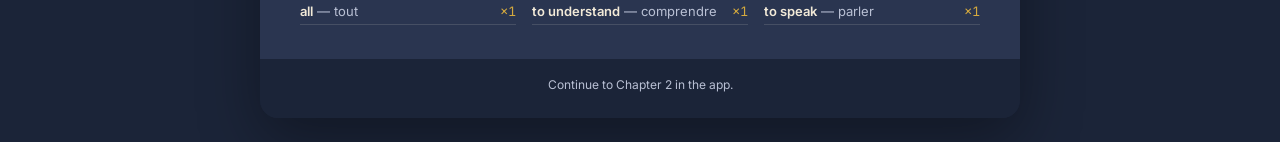
==== commit 59f1e38d: "Add files via upload" ====
--- a/chapter-1.html
+++ b/chapter-1.html
@@ -169,7 +169,7 @@
   <div class="sjf-head">
     <p class="sjf-eyebrow">70 jours d'anglais &middot; Chapter 1</p>
     <h1 class="sjf-title">A New Beginning</h1>
-    <p class="sjf-sub">Un nouveau départ — Hettia arrive en France, valise à la main et cœur un peu inquiet.</p>
+    <p class="sjf-sub">Un nouveau départ — Hettia arrive à Tours, valise à la main et cœur un peu inquiet.</p>
     <div class="sjf-dots" id="sjf-dots"></div>
   </div>
 
@@ -526,8 +526,8 @@
 
   const story = 
 [
-    {t:'p', en:"Hettia arrives at the train station in Beaune, a small town in France. She has a big suitcase and a little fear. She doesn't speak French very well yet, but she wants to try. Today, her life changes.", fr:"Hettia arrive à la gare de Beaune, une petite ville en France. Elle a une grande valise et un peu peur. Elle ne parle pas encore très bien français, mais elle veut essayer. Aujourd'hui, sa vie change."},
-    {t:'p', en:"On the platform, Pierrot is waiting. He's tall, he has brown hair, and he smiles right away when he sees Hettia. He runs toward her.", fr:"Sur le quai, Pierrot attend. Il est grand, il a les cheveux bruns, et il sourit tout de suite quand il voit Hettia. Il court vers elle."},
+    {t:'p', en:"Hettia arrives at the train station in Tours, a city in the Loire Valley. She has a big suitcase and a little fear. She doesn't speak French very well yet, but she wants to try. Today, her life changes.", fr:"Hettia arrive à la gare de Tours, une ville de la vallée de la Loire. Elle a une grande valise et un peu peur. Elle ne parle pas encore très bien français, mais elle veut essayer. Aujourd'hui, sa vie change."},
+    {t:'p', en:"On the platform, Pierrot is waiting. He's six foot tall, with a full head of beautiful dark brown curls, and he smiles right away when he sees Hettia. He runs toward her.", fr:"Sur le quai, Pierrot attend. Il mesure un mètre quatre-vingt-trois, avec de magnifiques boucles brun foncé, et il sourit tout de suite quand il voit Hettia. Il court vers elle."},
     {t:'d', s:"Pierrot", en:"You're finally here! I've been looking forward to seeing you since this morning.", fr:"Tu es enfin là ! J'ai hâte de te voir depuis ce matin."},
     {t:'d', s:"Hettia", en:"Me too! The train was long, but now I'm happy.", fr:"Moi aussi ! Le train était long, mais maintenant je suis contente."},
     {t:'d', s:"Pierrot", en:"Are you tired?", fr:"Tu es fatiguée ?"},
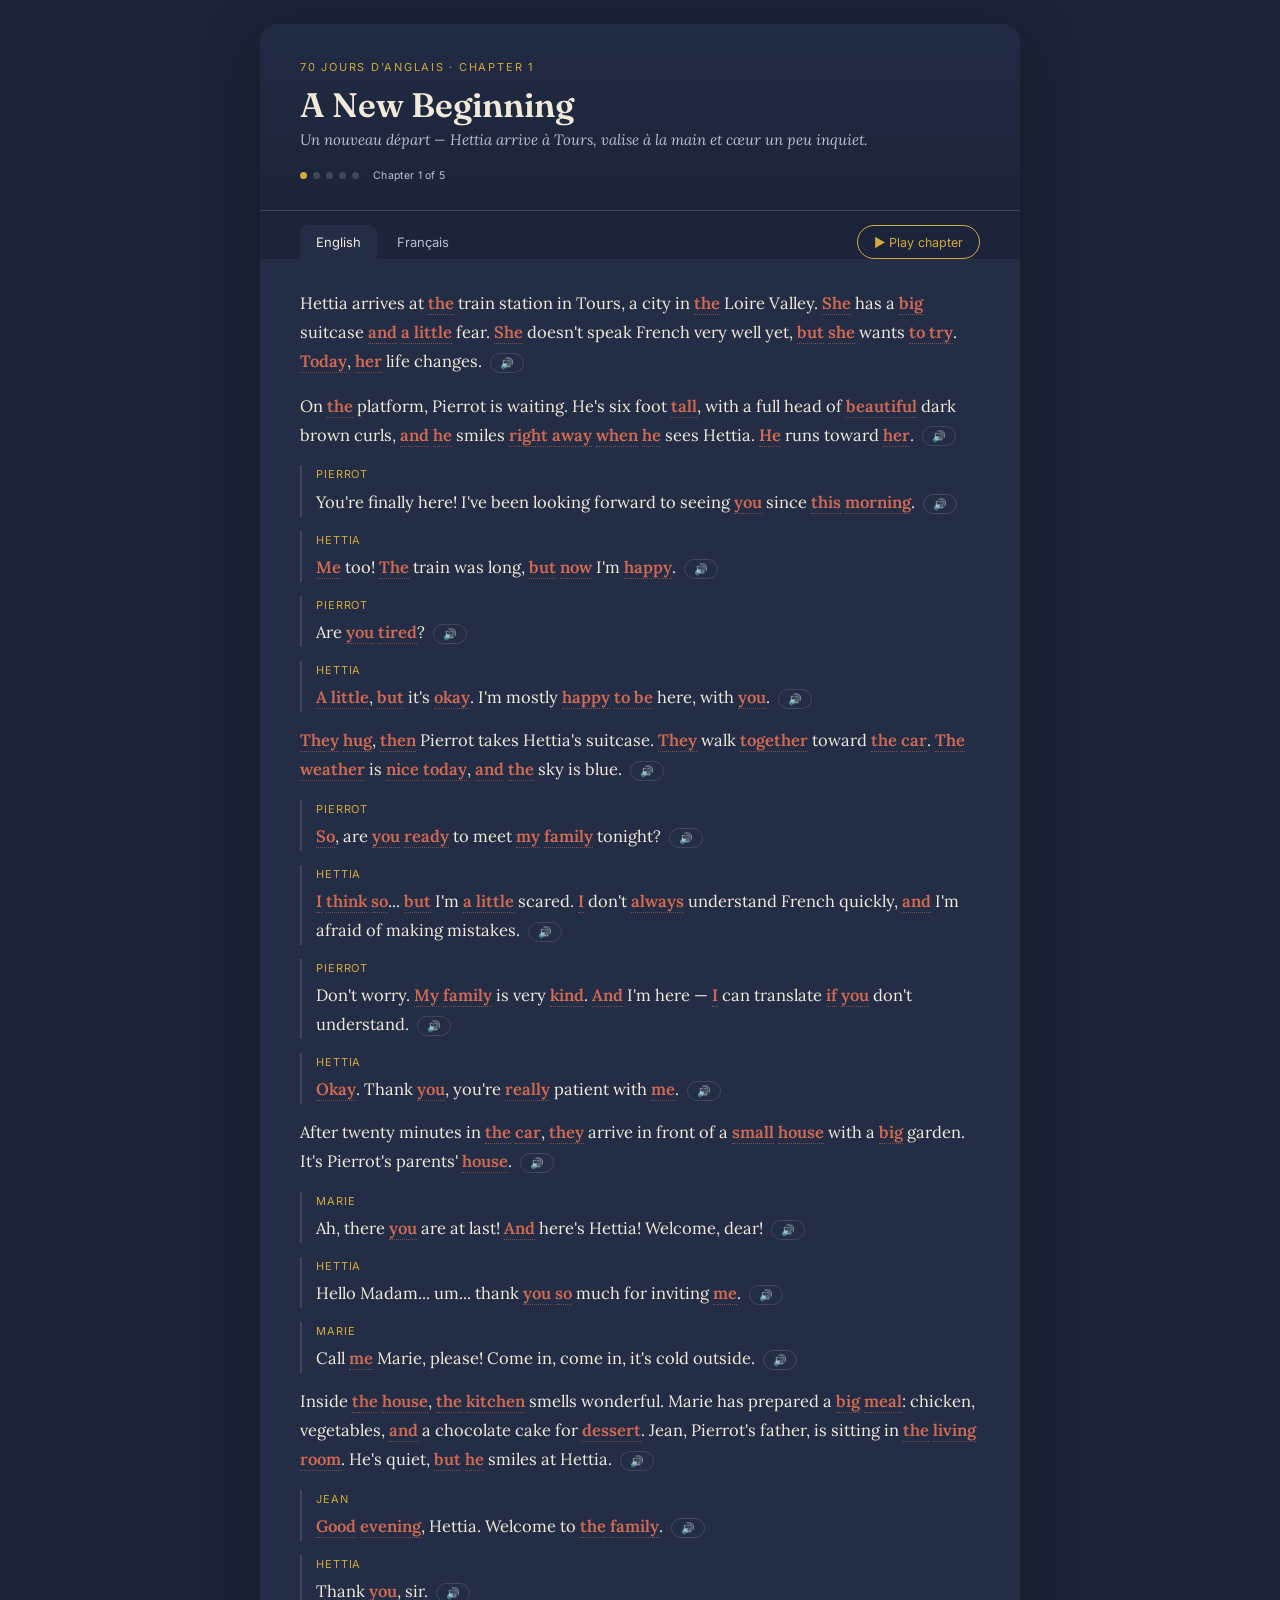
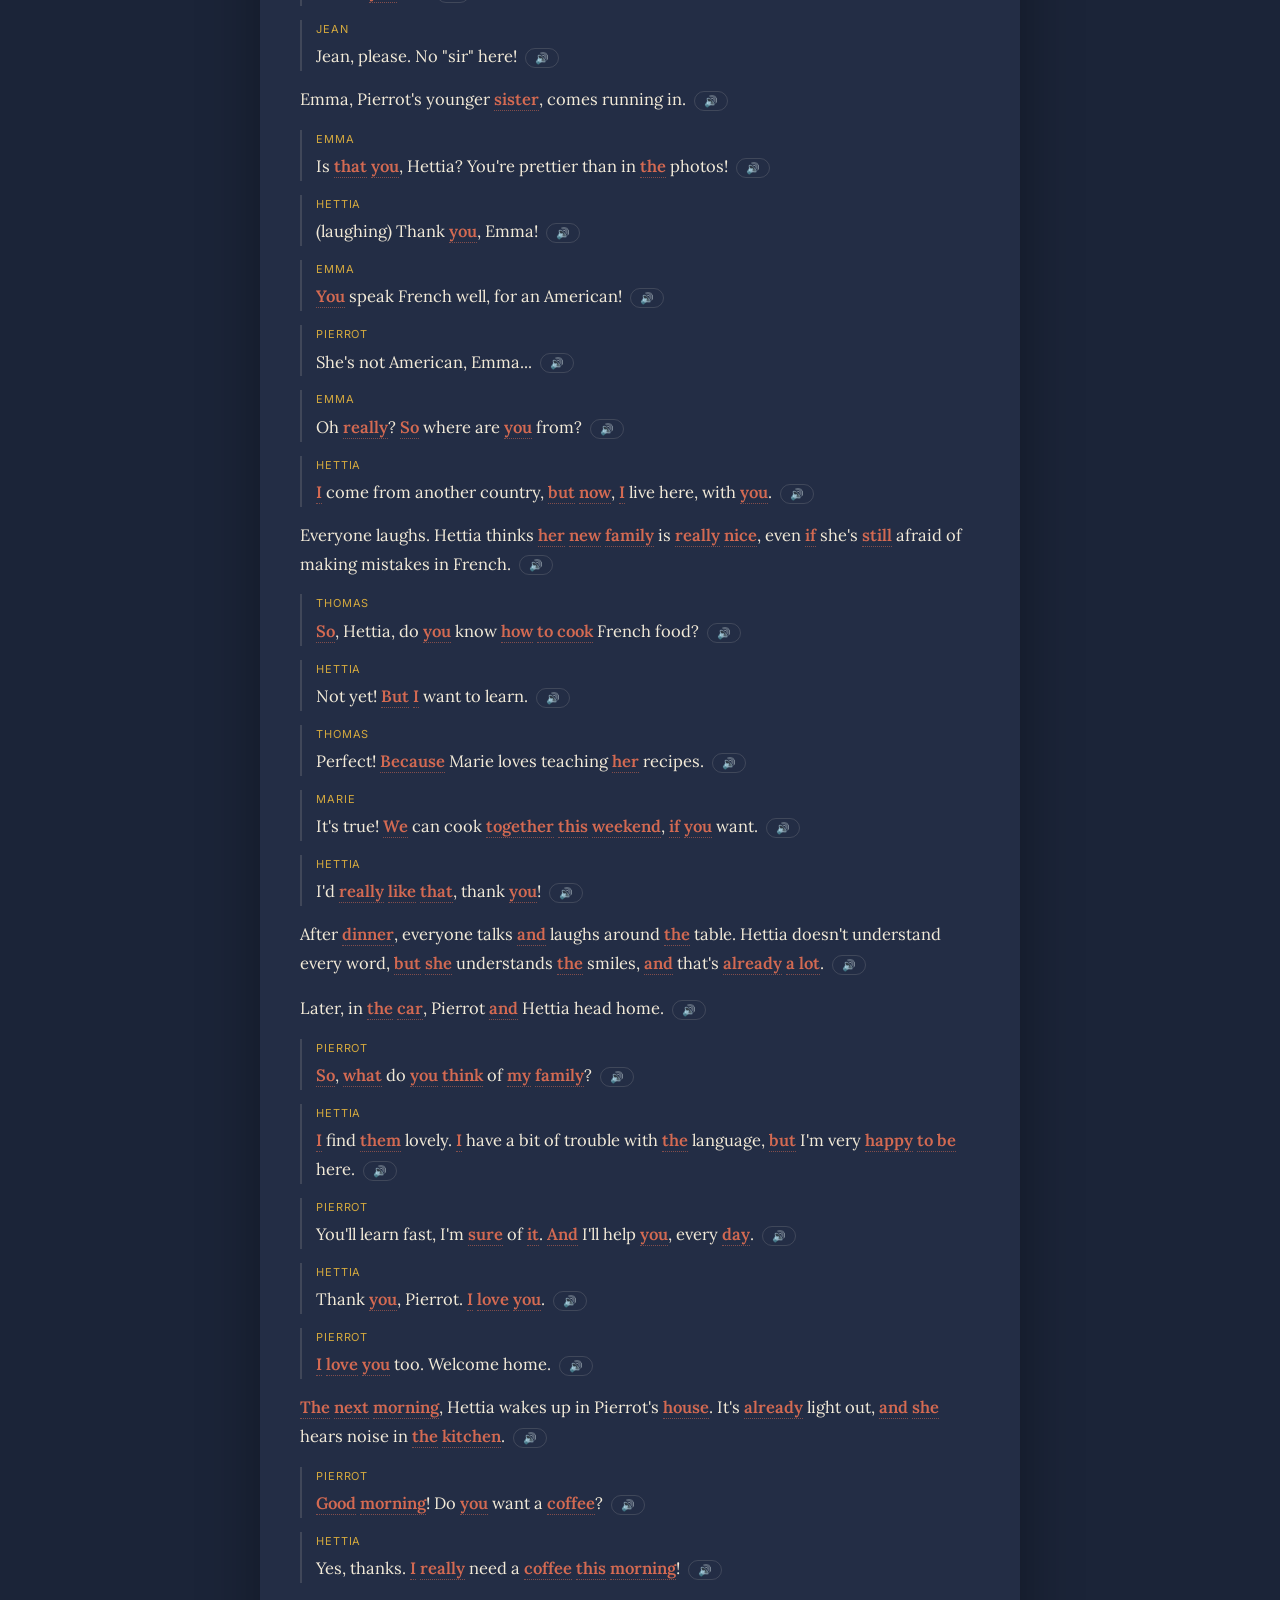
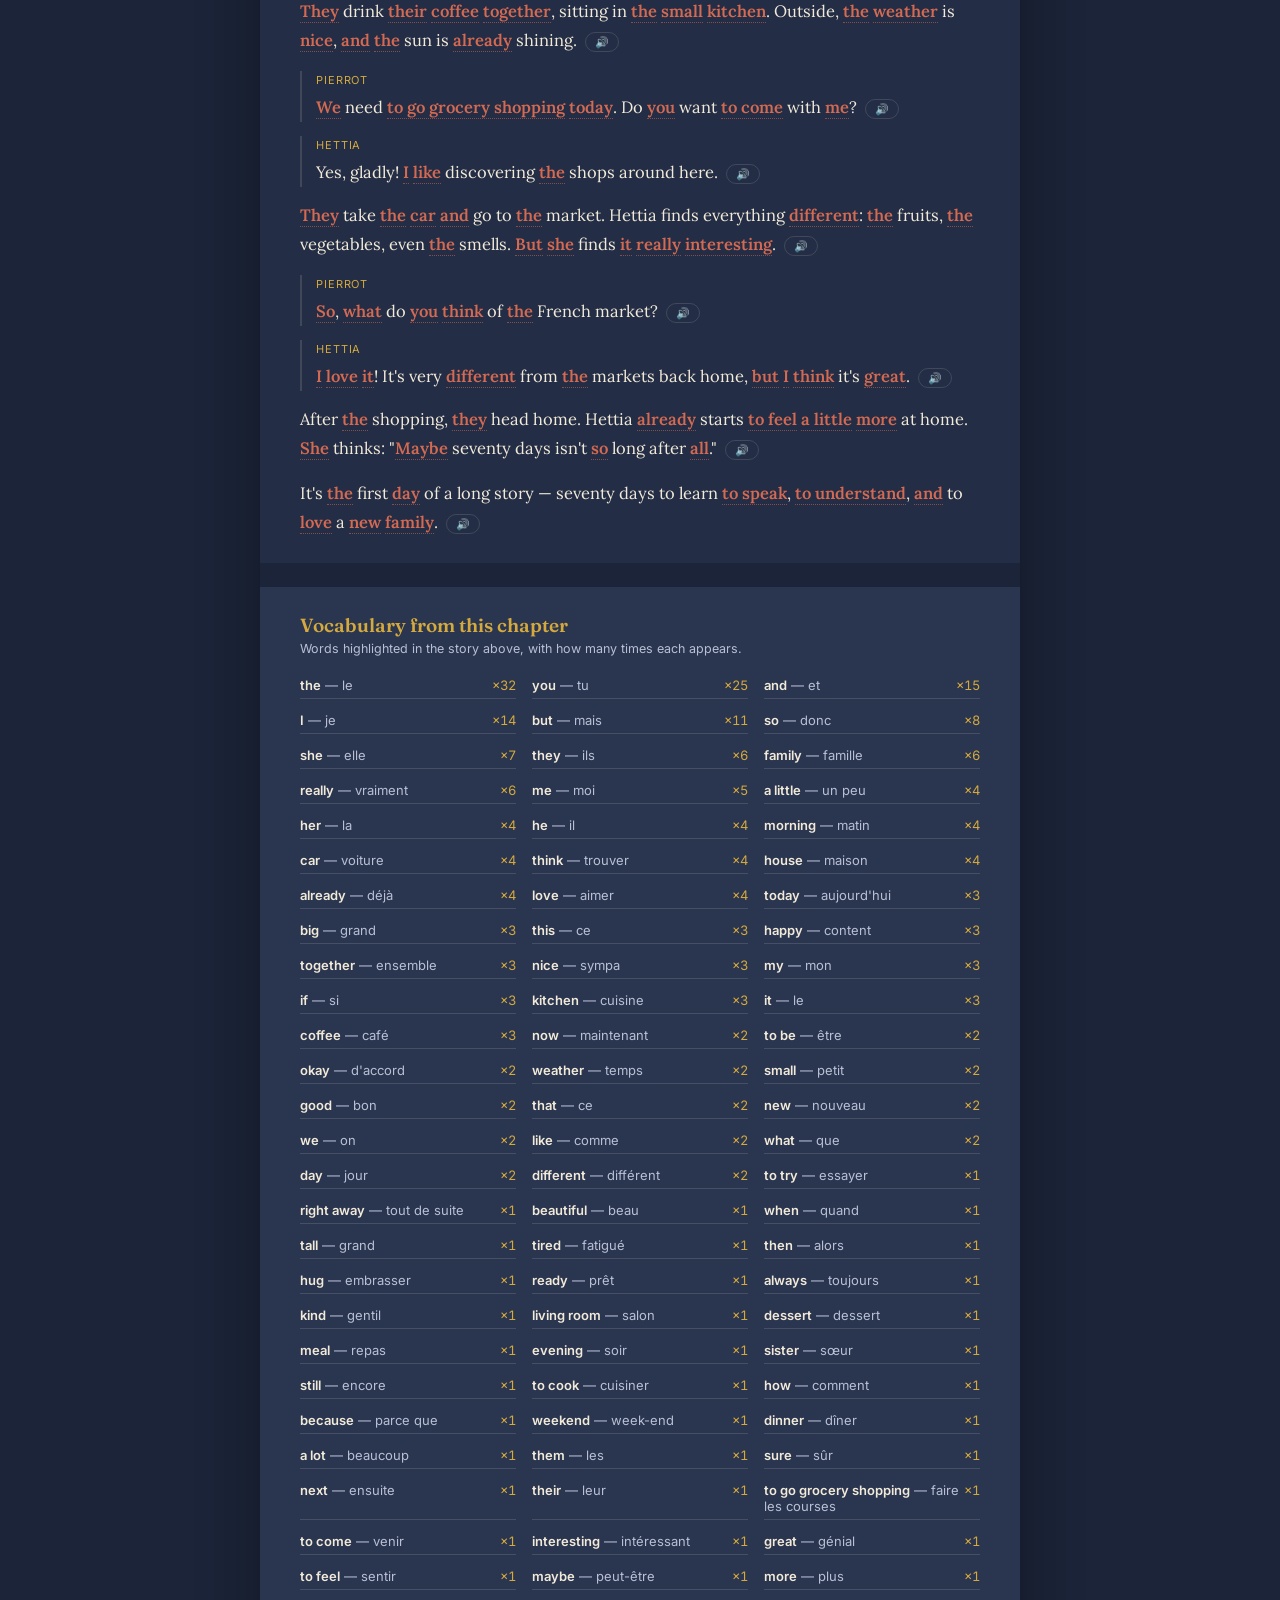
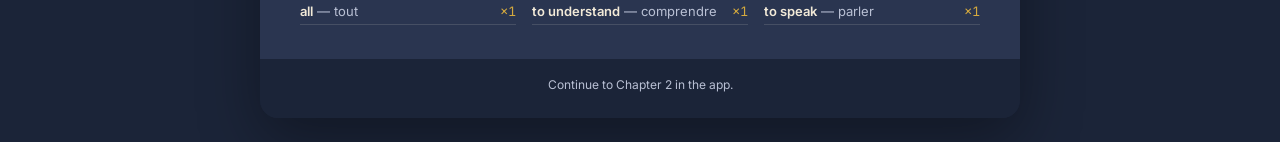
==== commit 170430d1: "updated stories with audio" ====
--- a/chapter-1.html
+++ b/chapter-1.html
@@ -154,6 +154,32 @@
     color: var(--gold);
     font-variant-numeric: tabular-nums;
   }
+  .sjf-say {
+    font-family: 'Inter', sans-serif;
+    font-size: 11px;
+    margin-left: 8px;
+    padding: 2px 9px;
+    border-radius: 999px;
+    border: 1px solid var(--line);
+    background: transparent;
+    color: var(--ink-dim);
+    cursor: pointer;
+    vertical-align: middle;
+  }
+  .sjf-say:hover { background: var(--gold); color: var(--bg); border-color: var(--gold); }
+  .sjf-play-btn {
+    font-family: 'Inter', sans-serif;
+    font-size: 12.5px;
+    margin-left: auto;
+    padding: 8px 16px;
+    border-radius: 999px;
+    border: 1px solid var(--gold);
+    background: transparent;
+    color: var(--gold);
+    cursor: pointer;
+  }
+  .sjf-play-btn:hover { background: var(--gold); color: var(--bg); }
+  .sjf-playing { background: rgba(212,169,62,0.12); border-radius: 6px; }
   .sjf-note {
     font-family: 'Inter', sans-serif;
     font-size: 12px;
@@ -176,6 +202,7 @@
   <div class="sjf-tabs">
     <button class="sjf-tab active" onclick="sjfShowTab('en')">English</button>
     <button class="sjf-tab" onclick="sjfShowTab('fr')">Français</button>
+    <button class="sjf-play-btn" id="sjf-play">▶ Play chapter</button>
   </div>
 
   <div class="sjf-body">
@@ -581,11 +608,84 @@
   const enEl = document.getElementById('sjf-en');
   const frEl = document.getElementById('sjf-fr');
 
+  let englishVoice = null, englishVoiceFemale = null, englishVoiceMale = null;
+  function loadVoices() {
+    const voices = window.speechSynthesis ? window.speechSynthesis.getVoices() : [];
+    const en = voices.filter(v => v.lang && v.lang.startsWith('en'));
+    englishVoice = en.find(v => v.lang === 'en-GB') || en.find(v => v.lang === 'en-US') || en[0] || null;
+    const FEMALE = /female|samantha|victoria|karen|moira|tessa|fiona|kate|serena|susan|zira|hazel|allison|ava|kathy|shelley|catherine|joanna|kendra|salli|nicky|amy|emma|joanie|flo|princess/i;
+    const MALE = /\bmale\b|daniel|alex|fred|oliver|arthur|ralph|david|george|thomas|aaron|nathan|justin|eric|kevin|matthew|brian|guy(?!\w)|james|mark|gordon|rishi/i;
+    englishVoiceFemale = en.find(v => FEMALE.test(v.name)) || null;
+    englishVoiceMale = en.find(v => MALE.test(v.name) && !FEMALE.test(v.name)) || null;
+  }
+  if (window.speechSynthesis) {
+    loadVoices();
+    window.speechSynthesis.onvoiceschanged = loadVoices;
+  }
+  function stripTags(t) { return t.replace(/<[^>]*>/g, ''); }
+  function voiceFor(speaker) {
+    if (speaker === 'Hettia') return englishVoiceFemale;
+    if (speaker === 'Pierrot') return englishVoiceMale;
+    return null;
+  }
+  function speakLine(text, voice, onEnd) {
+    if (!window.speechSynthesis) return;
+    window.speechSynthesis.cancel();
+    const u = new SpeechSynthesisUtterance(stripTags(text));
+    u.lang = 'en-GB';
+    u.voice = voice || englishVoice;
+    u.rate = 0.92;
+    if (onEnd) u.onend = onEnd;
+    window.speechSynthesis.speak(u);
+  }
+
+  let playIndex = -1;
+  let isPlaying = false;
+  const playBtn = document.getElementById('sjf-play');
+
+  function playNext() {
+    playIndex++;
+    if (playIndex >= story.length || !isPlaying) {
+      isPlaying = false;
+      document.querySelectorAll('.sjf-playing').forEach(el => el.classList.remove('sjf-playing'));
+      if (playBtn) playBtn.textContent = '▶ Play chapter';
+      return;
+    }
+    const block = story[playIndex];
+    document.querySelectorAll('.sjf-playing').forEach(el => el.classList.remove('sjf-playing'));
+    const lineEl = enEl.children[playIndex];
+    if (lineEl) { lineEl.classList.add('sjf-playing'); lineEl.scrollIntoView({behavior:'smooth', block:'center'}); }
+    const voice = block.t === 'd' ? voiceFor(block.s) : null;
+    speakLine(block.en, voice, playNext);
+  }
+
+  if (playBtn) {
+    playBtn.onclick = () => {
+      if (isPlaying) {
+        isPlaying = false;
+        window.speechSynthesis.cancel();
+        document.querySelectorAll('.sjf-playing').forEach(el => el.classList.remove('sjf-playing'));
+        playBtn.textContent = '▶ Play chapter';
+      } else {
+        isPlaying = true;
+        playIndex = -1;
+        playBtn.textContent = '■ Stop';
+        playNext();
+      }
+    };
+  }
+
   story.forEach(block => {
     if (block.t === 'p') {
       const pe = document.createElement('p');
       pe.className = 'sjf-p';
       pe.innerHTML = highlight(block.en);
+      const btnE = document.createElement('button');
+      btnE.className = 'sjf-say';
+      btnE.textContent = '🔊';
+      btnE.setAttribute('aria-label', 'Listen');
+      btnE.onclick = () => speakLine(block.en, null);
+      pe.appendChild(btnE);
       enEl.appendChild(pe);
       const pf = document.createElement('p');
       pf.className = 'sjf-p';
@@ -595,6 +695,12 @@
       const de = document.createElement('p');
       de.className = 'sjf-d';
       de.innerHTML = '<span class="sjf-speaker">' + block.s + '</span>' + highlight(block.en);
+      const btnE = document.createElement('button');
+      btnE.className = 'sjf-say';
+      btnE.textContent = '🔊';
+      btnE.setAttribute('aria-label', 'Listen: ' + block.s);
+      btnE.onclick = () => speakLine(block.en, voiceFor(block.s));
+      de.appendChild(btnE);
       enEl.appendChild(de);
       const df = document.createElement('p');
       df.className = 'sjf-d';
